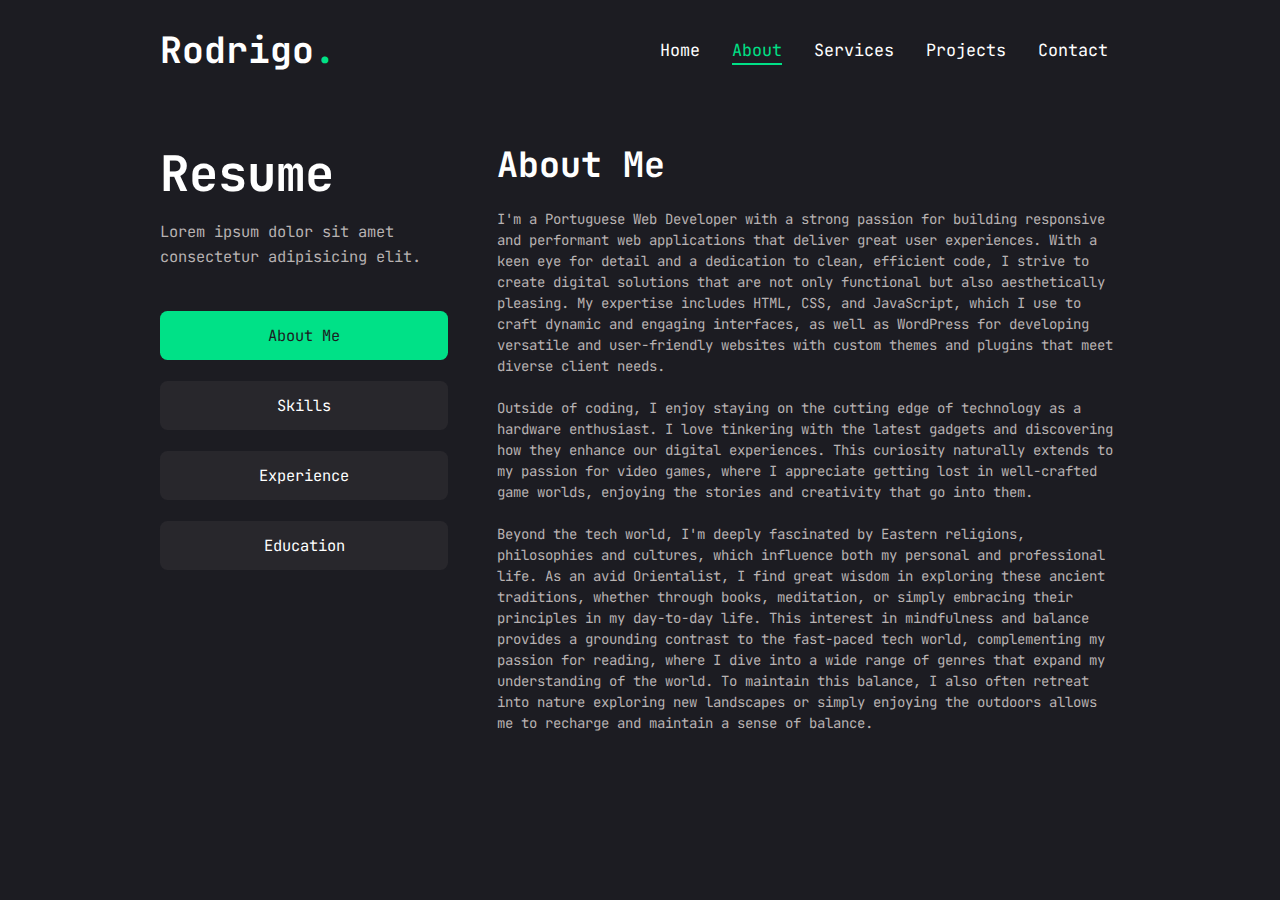
==== about.html @ 4decb177 "Initial commit" ====
<!DOCTYPE html>
<html lang="en">
<head>
    <meta charset="UTF-8">
    <meta name="viewport" content="width=device-width, initial-scale=1.0">
    <link href='https://unpkg.com/boxicons@2.1.4/css/boxicons.min.css' rel='stylesheet'>
    <link rel="shortcut icon" href="images/logo.png" type="image/x-icon">
    <link rel="stylesheet" href="styles/about.css">
    <link rel="stylesheet" href="styles/reset.css">
    <link rel="stylesheet" href="styles/header.css">
    <title>Rodrigo Pereira - About</title>
</head>
<body>
    <header>
        <div class="header-box">
            <div>
                <h1>Rodrigo<span>.</span></h1>
            </div>
            <div class="div-header">
                <i id="menu" class='bx bx-menu' onclick="clickMenu()"></i>
                <nav id="itens">
                    <a href="index.html">Home</a>
                    <a id="about-header" href="about.html">About</a>
                    <a href="services.html">Services</a>
                    <a href="projects.html">Projects</a>
                    <a href="contact.html">Contact</a>
                </nav>
            </div>
        </div>       
    </header>
    <main>
        <div id="about-wrapper">
            <div id="left-box">
                <div id="left-text__box">
                    <h1>Resume</h1>
                    <p>Lorem ipsum dolor sit amet consectetur adipisicing elit.</p>
                    <div id="left-buttons__box">
                        <button class="active" id="btn-about" onclick="showAbout()">About Me</button>
                        <button class="button" onclick="showSkills()">Skills</button>
                        <button class="button" onclick="showExperience()">Experience</button>
                        <button class="button" onclick="showEducation()">Education</button>
                    </div>
                </div>
            </div>
            <div id="right-box">
                <div id="right-box__wrapper">
                    <div id="about-box">
                        <div id="about-text__box">
                            <h2>About Me</h2>
                            <p>I'm a Portuguese Web Developer with a strong passion for building responsive and performant web applications that deliver great user experiences. With a keen eye for detail and a dedication to clean, efficient code, I strive to create digital solutions that are not only functional but also aesthetically pleasing.  My expertise includes HTML, CSS, and JavaScript, which I use to craft dynamic and engaging interfaces, as well as WordPress for developing versatile and user-friendly websites with custom themes and plugins that meet diverse client needs.</p>
                            <p>Outside of coding, I enjoy staying on the cutting edge of technology as a hardware enthusiast. I love tinkering with the latest gadgets and discovering how they enhance our digital experiences. This curiosity naturally extends to my passion for video games, where I appreciate getting lost in well-crafted game worlds, enjoying the stories and creativity that go into them.</p>
                            <p>Beyond the tech world, I'm deeply fascinated by Eastern religions, philosophies and cultures, which influence both my personal and professional life. As an avid Orientalist, I find great wisdom in exploring these ancient traditions, whether through books, meditation, or simply embracing their principles in my day-to-day life. This interest in mindfulness and balance provides a grounding contrast to the fast-paced tech world, complementing my passion for reading, where I dive into a wide range of genres that expand my understanding of the world. To maintain this balance, I also often retreat into nature exploring new landscapes or simply enjoying the outdoors allows me to recharge and maintain a sense of balance.</p>
                        </div>                
                    </div>
                    <div id="skills-box">
                        <div id="skills-text__box">
                            <h2>My Skills</h2>
                            <p>Lorem ipsum dolor sit amet consectetur adipisicing elit. Ab eveniet, magni rerum iste impedit porro. </p>
                            <div id="skills-wrapper">
                                <div class="skill-box">
                                    <i class='bx bxl-html5' id="skill1"></i>
                                    <p>HTML5</p>
                                </div>
                                <div class="skill-box">
                                    <i class='bx bxl-css3' id="skill2"></i>
                                    <p>CSS3</p>
                                </div>
                                <div class="skill-box">
                                    <i class='bx bxl-javascript' id="skill3"></i>
                                    <p>JavaScript</p>
                                </div>
                                <div class="skill-box">
                                    <i class='bx bxl-wordpress' id="skill4"></i>
                                    <p>Wordpress</p>
                                </div>
                            </div>
                        </div>
                    </div>
                    <div id="experience-box">
                        <div id="experience-box__wrapper">
                            <h2>My Experience</h2>
                            <p>Lorem ipsum dolor sit amet consectetur adipisicing elit. Dolor iure itaque sapiente ipsum incidunt magnam quos totam assumenda.</p>
                            <div id="experience-boxes__wrapper">
                                <div class="experience-text__box">
                                    <div class="experience-text">
                                        <h4>2021</h4>
                                        <h3>Simulated Practice</h3>
                                        <li><span>High School - Padre Alberto Neto School</span></li>
                                    </div>
                                </div>
                                <div class="experience-text__box">
                                    <div class="experience-text">
                                        <h4>2022</h4>
                                        <h3>Internship</h3>
                                        <li><span>Psoside, Alfragide</span></li>
                                    </div>
                                </div>
                            </div>
                        </div>
                    </div>
                    <div id="education-box"> 
                        <div id="education-box__wrapper">
                            <h2>My Education</h2>
                            <p>Lorem ipsum dolor sit amet consectetur adipisicing elit. Dolor iure itaque sapiente ipsum incidunt magnam quos totam assumenda.</p>
                            <div id="education-boxes-wrapper">
                                <div class="education-text__box">
                                    <div class="education-text">
                                        <h4>2019 - 2022</h4>
                                        <h3>Management and Programming of Computer Systems</h3>
                                        <li><span>High School - Padre Alberto Neto School</span></li>
                                    </div>
                                </div>
                                <div class="education-text__box">
                                    <div class="education-text">
                                        <h4>2023 - 2025</h4>
                                        <h3>Networks and Computer Systems</h3>
                                        <li><span>University - ISTEC Lisbon</span></li>
                                    </div>
                                </div>
                                <div class="education-text__box">
                                    <div class="education-text">
                                        <h4>2024</h4>
                                        <h3>Responsive Web Design Certification</h3>
                                        <li><span>freeCodeCamp</span></li>
                                    </div>
                                </div>
                            </div>
                        </div>
                    </div>
                </div>
            </div>
        </div>
    </main>
    <script src="scripts/about.js"></script>
    <script src="scripts/header.js"></script>
</body>
---- styles/about.css ----
#about-header {
    color: #00e187;
    padding-bottom: 0.2rem;
    border-bottom: 2px solid #00e187;
}

main {
    display: flex;
    justify-content: center;
    background-color: #1C1C22;
}

#about-wrapper {
    display: flex;
    width: 75vw;
    padding-top: 3rem;
    height: 89vh;
}

#left-box {
    width: 30%;
}

#left-text__box h1 {
    font-size: 3.5rem;
    color: white;
    margin-bottom: 1rem;
}

#left-text__box p {
    font-size: 1.1rem;
    line-height: 1.75rem;
    color: #b8b2b2;
    margin-bottom: 3rem;
}

#left-text__box button { 
    background-color: #28272C;
    color: #fff;
    border: none;
    font-size: 1.1rem;
    width: 100%;
    padding: 1rem 0;
    margin-bottom: 1.5rem;
    cursor: pointer;
    border-radius: 7.5px;
}

#left-text__box button.active {
    background-color: #00e187;
    color: #1C1C22;
}

#left-text__box button:focus  {
    background-color: #00e187;
    color: #1C1C22;
    transition: all ease 0.3s;
}

#left-text__box button:active {
    background-color: #00e187;
    color: #1C1C22;
    transition: all ease 0.3s;
}

#right-box {
    width: 70%;
}

#about-text__box h2, #skills-text__box h2, #education-box__wrapper h2, #experience-box__wrapper h2 {
    font-size: 2.5rem;
    color: #fff;
}

#about-text__box, #skills-text__box, #education-box__wrapper, #experience-box__wrapper {
    margin-left: 3.5rem;
}

#skills-box, #experience-box, #education-box {
    display: none;
}

/* ABOUT */ 

#about-text__box p, #skills-text__box p, #education-box__wrapper p, #experience-box__wrapper p {
    margin-top: 1.5rem;
    color: #b8b2b2;
    line-height: 1.5rem;
}

/* SKILLS */

#skills-wrapper {
    margin-top: 2rem;
    display: flex;
    flex-wrap: wrap;
    gap: 4%;
}

.skill-box {
    width: 20%;
    padding-top: 20%;
    position: relative;
    background-color: #28272C;
    display: flex;
    justify-content: center;
    border-radius: 10px;
    cursor: pointer;
    margin-bottom: 2rem;
}

.skill-box i {
    position: absolute;
    top: 50%;
    left: 50%;
    transform: translate(-50%, -50%);
    color: #fff;
    font-size: 5.5rem;
}

.skill-box:hover i {
    color: #00e187;
    font-size: 6.5rem;
    transition: all ease 0.3s;
}

.skill-box p {
    transform: scale(0);
    bottom: 10%;
    position: absolute;
    font-size: 1.2rem;
}

.skill-box:hover p {
    transform: scale(1);
    transition: all ease 0.3s;
}

/* EXPERIENCE AND EDUCATION */

#education-boxes-wrapper, #experience-boxes__wrapper {
    margin-top: 2rem;
    display: flex;
    flex-wrap: wrap;
    gap: 5%;
}

.education-text__box, .experience-text__box {
    background-color: #28272C;
    display: flex;
    flex-direction: column;
    align-items: center;
    justify-content: center;
    width: 47.5%;
    border-radius: 10px;
    margin-bottom: 2rem;
}

.education-text, .experience-text {
    width: 87.5%;
    padding: 2rem 0;
}

.education-text h4, .experience-text h4 {
    color: #00e187;
    font-size: 1.1rem;
}

.education-text h3, .experience-text h3 {
    color: #fff;
    margin: 0.75rem 0;
    font-size: 1.5rem;
}

.education-text__box li, .experience-text__box li {
    color: #b8b2b2;
    list-style: disc;
    margin-top: 0.5rem;
}

.education-text__box span, .experience-text__box span {
    position: relative;
    left: -5px;
}

li::marker {
    color: #00e187;
}

@media (max-width: 800px) {
    
    #about-wrapper {
        flex-direction: column;
        width: 90vw;
        padding-top: 1.75rem;
        height: auto;
    }
    
    #left-box {
        width: 100%;
        text-align: center;
    }
    
    #left-text__box h1 {
        font-size: 3rem;
        margin-bottom: 1rem;
    }
    
    #left-text__box p {
        font-size: 1rem;
        margin-bottom: 1.5rem;
    }
    
    #left-text__box button { 
        font-size: 1rem;
        padding: 0.75rem 0;
        margin-bottom: 1.5rem;
    }
    
    #right-box {
        width: 100%;
    }
    
    #about-text__box h2, #skills-text__box h2, #education-box__wrapper h2, #experience-box__wrapper h2 {
        font-size: 2rem;
    }
    
    #about-text__box, #skills-text__box, #education-box__wrapper, #experience-box__wrapper {
        padding: 0.5rem 0 2.5rem 0;
        margin-left: 0;
        text-align: center;
    }
    
    #about-text__box p, #skills-text__box p, #education-box__wrapper p, #experience-box__wrapper p {
        margin-top: 1.25rem;
    }
    
    /* SKILLS */
    
    #skills-wrapper {
        margin-top: 1.5rem;
        gap: 6.5%;
    }
    
    .skill-box {
        width: 46.75%;
        padding-top: 46.75%;
        margin-bottom: 1.5rem;
    }
    
    .skill-box i {
        font-size: 6rem;
    }
    
    .skill-box:hover i {
        font-size: 6.5rem;
    }
    
    .skill-box p {
        font-size: 1.1rem;
    }
    
    /* EXPERIENCE AND EDUCATION */
    
    #education-boxes-wrapper, #experience-boxes__wrapper {
        margin-top: 2rem;
        flex-direction: column;
    }
    
    .education-text__box, .experience-text__box {
        width: 100%;
        margin-bottom: 2rem;
    }
    
    .education-text h3, .experience-text h3 {
        font-size: 1.4rem;
    }
    
    .education-text__box li, .experience-text__box li {
        color: #b8b2b2;
        list-style: disc;
        margin-top: 0.5rem;
    }

}
---- styles/header.css ----
header {
    height: 11vh;
    color: #fff;
    display: flex;
    justify-content: center;
    background: #1C1C22;
}

.header-box {
    width: 75vw;
    height: 11vh;
    display: flex;
    justify-content: space-between;
    align-items: center;
}

.header-box h1 {
    font-size: 2.6rem;
}

header span {
    color: #00e187;
}

i#menu {
    display: none;
}

nav a {
    text-decoration: none;
    color: #fff;
    margin: 0 12px;
    font-size: 1.2rem;
}

nav a:hover {
    color: #00e187;
    transition: 0.7s ease;
}

@media (max-width: 1000px) {

    header {
        position: relative;
        z-index: 99;
    }

    i#menu {
        display: block;
        font-size: 3rem;
        cursor: pointer;
    }

    #itens {
        display: none;
        position: absolute;
        background-color: #1C1C22;
        width: 100vw;
        align-items: center;
        flex-direction: column;
        left: 0;
        z-index: 99;
    }
    
    .header-box {
        width: 90vw;
    }
    
    .header-box h1 {
        font-size: 2.4rem;
    }

    nav {
        padding: 1.25rem 0;
    }
    
    nav a {
        display: block;
        width: 101vw;
        text-align: center;
        border: 1px solid #28272C;
        padding: 0.5rem 0;
        font-size: 1.2rem;
    }

}
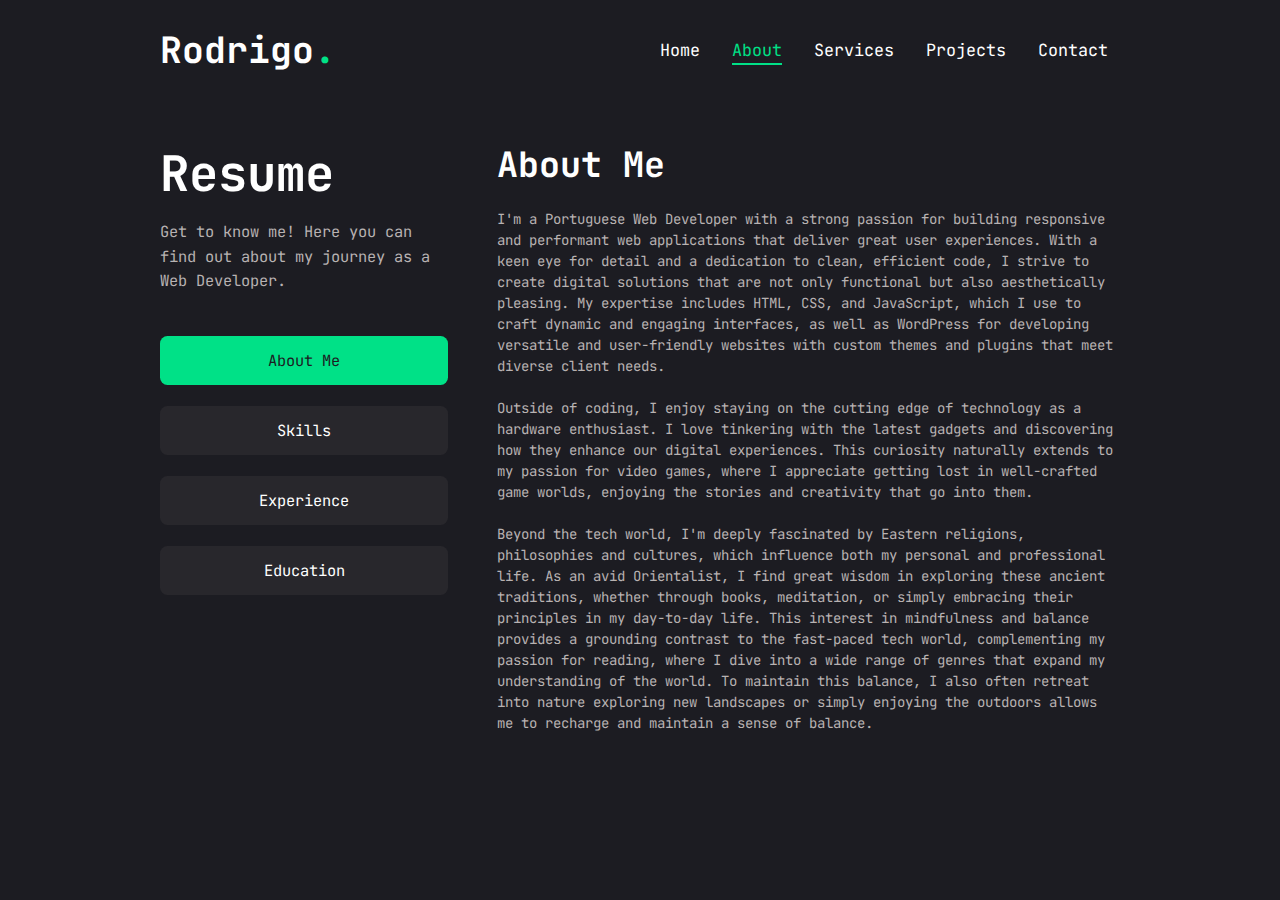
==== commit 3ce97018: "CV added, Texts updated and Contact bug fix" ====
--- a/about.html
+++ b/about.html
@@ -33,7 +33,7 @@
             <div id="left-box">
                 <div id="left-text__box">
                     <h1>Resume</h1>
-                    <p>Lorem ipsum dolor sit amet consectetur adipisicing elit.</p>
+                    <p>Get to know me! Here you can find out about my journey as a Web Developer.</p>
                     <div id="left-buttons__box">
                         <button class="active" id="btn-about" onclick="showAbout()">About Me</button>
                         <button class="button" onclick="showSkills()">Skills</button>
@@ -55,7 +55,7 @@
                     <div id="skills-box">
                         <div id="skills-text__box">
                             <h2>My Skills</h2>
-                            <p>Lorem ipsum dolor sit amet consectetur adipisicing elit. Ab eveniet, magni rerum iste impedit porro. </p>
+                            <p>I combine my knowledge of web development with a passion for innovation. Here are the tools and technologies I use to bring your vision to life.</p>
                             <div id="skills-wrapper">
                                 <div class="skill-box">
                                     <i class='bx bxl-html5' id="skill1"></i>
@@ -79,7 +79,7 @@
                     <div id="experience-box">
                         <div id="experience-box__wrapper">
                             <h2>My Experience</h2>
-                            <p>Lorem ipsum dolor sit amet consectetur adipisicing elit. Dolor iure itaque sapiente ipsum incidunt magnam quos totam assumenda.</p>
+                            <p>My journey has been full of learning and discovery. Here are some of the key moments that have shaped who I am today.</p>
                             <div id="experience-boxes__wrapper">
                                 <div class="experience-text__box">
                                     <div class="experience-text">
@@ -101,7 +101,7 @@
                     <div id="education-box"> 
                         <div id="education-box__wrapper">
                             <h2>My Education</h2>
-                            <p>Lorem ipsum dolor sit amet consectetur adipisicing elit. Dolor iure itaque sapiente ipsum incidunt magnam quos totam assumenda.</p>
+                            <p>I've spent the last few years diving into the world of tech through various courses and certifications. Here's where I've been sharpening my skills.</p>
                             <div id="education-boxes-wrapper">
                                 <div class="education-text__box">
                                     <div class="education-text">
--- a/styles/about.css
+++ b/styles/about.css
@@ -82,6 +82,10 @@
 
 /* ABOUT */ 
 
+#about-box {
+    padding-bottom: 2rem;
+}
+
 #about-text__box p, #skills-text__box p, #education-box__wrapper p, #experience-box__wrapper p {
     margin-top: 1.5rem;
     color: #b8b2b2;
@@ -188,6 +192,11 @@
 }
 
 @media (max-width: 800px) {
+
+    #about-header {
+        padding-bottom: 0.5rem;
+        border-bottom: none;
+    }
     
     #about-wrapper {
         flex-direction: column;
